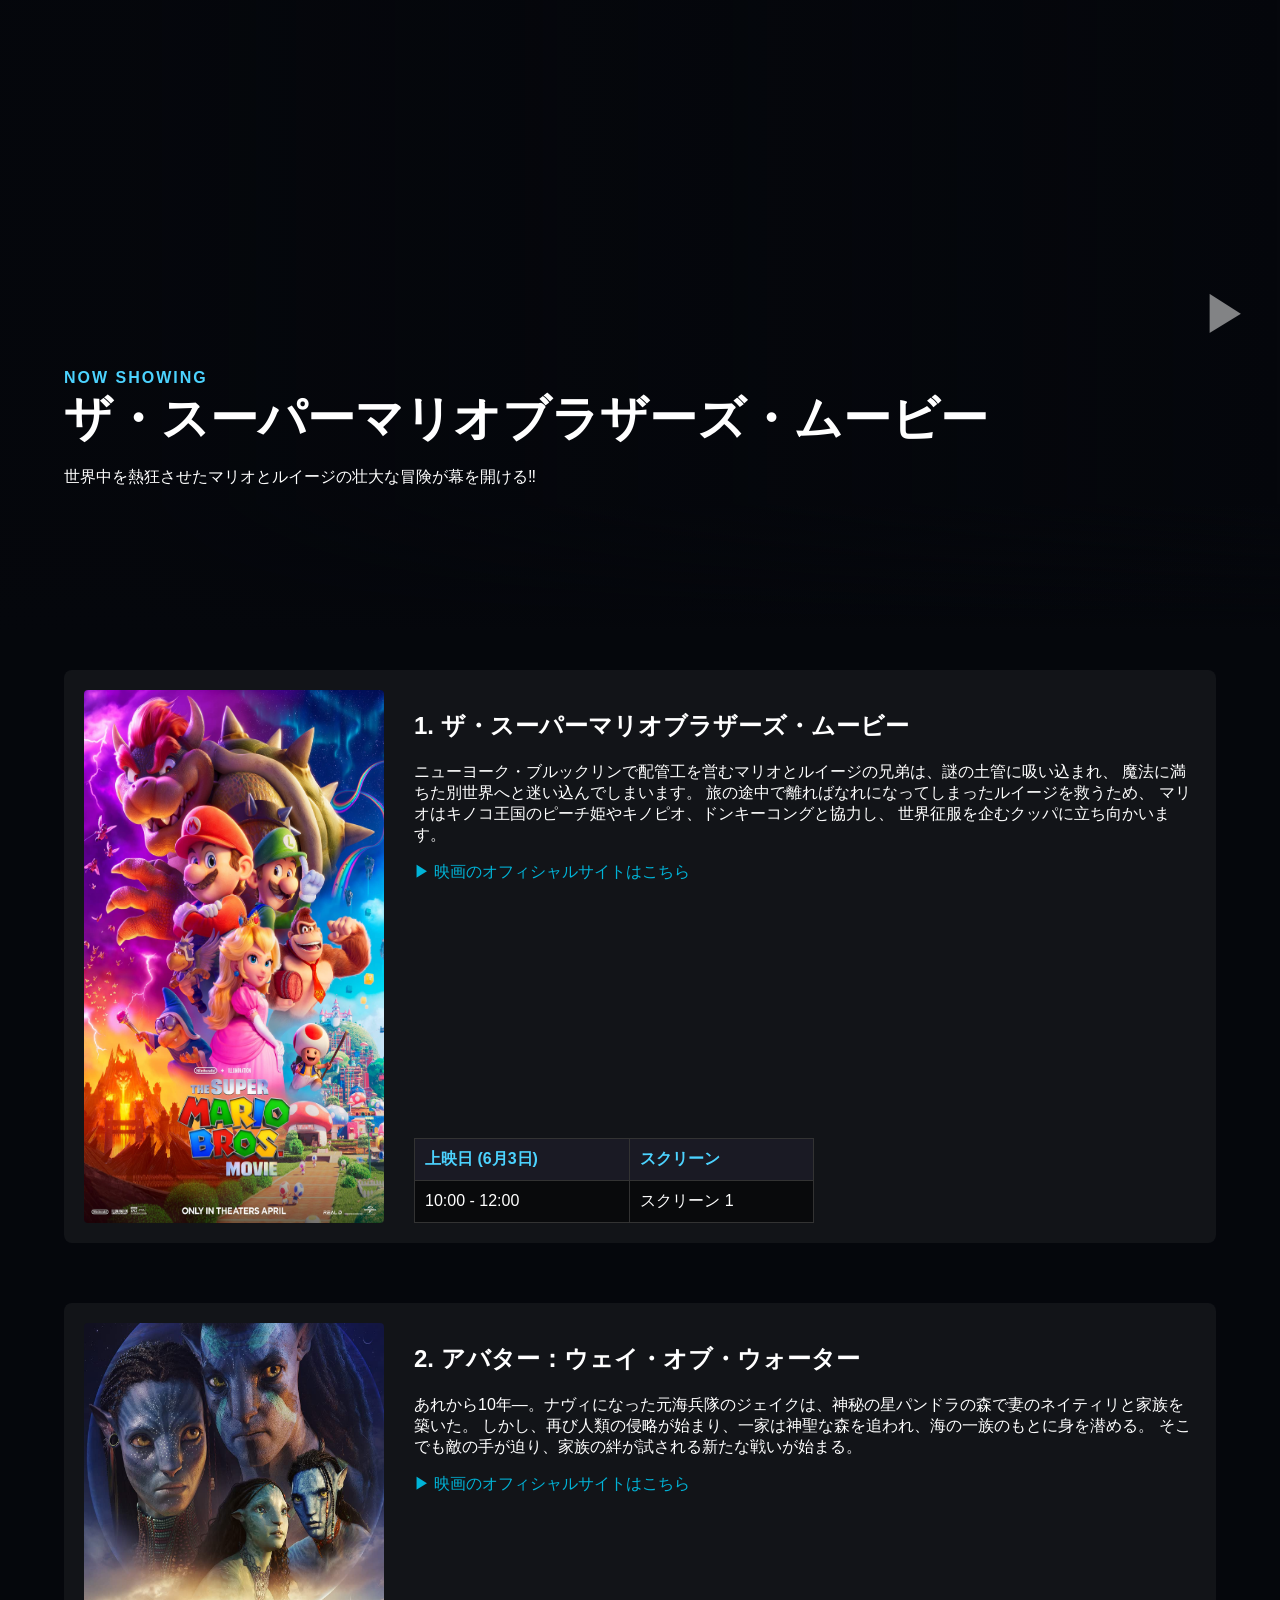
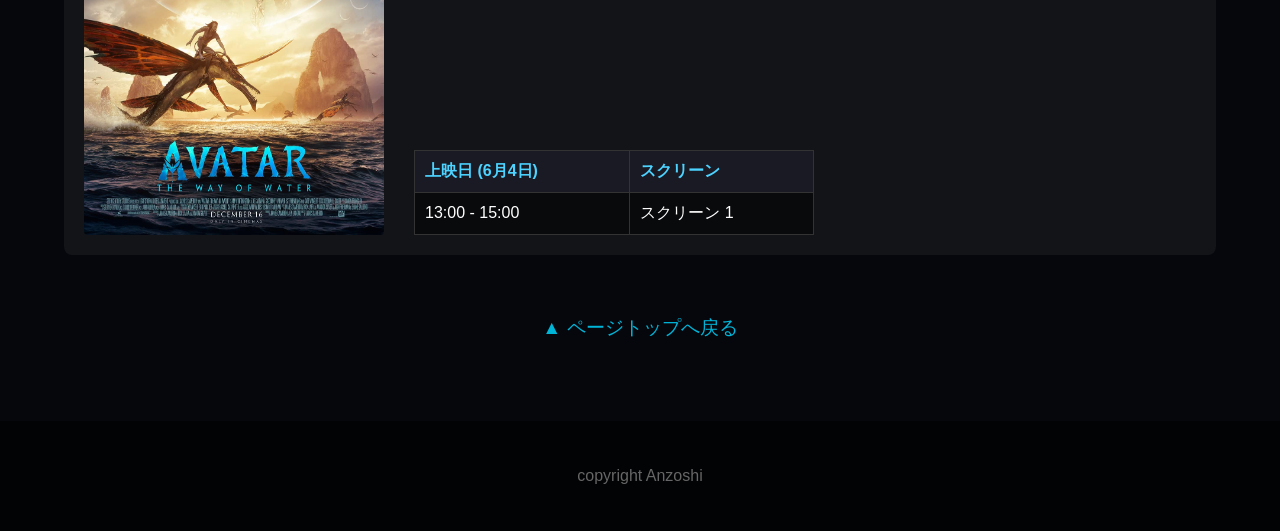
==== HTML/project3/index.html @ 3976c0ee "new projects added" ====
<!DOCTYPE html>
<html lang="ja">
<head>
    <meta charset="UTF-8">
    <meta name="viewport" content="width=device-width, initial-scale=1.0">
    <title>Project3</title>
    <link rel="stylesheet" href="style.css">
</head>
<body id="top">

    <header>
        
        <div id="slide1" class="carousel-slide">
            <iframe class="video-bg" src="https://www.youtube.com/embed/TnGl01FkMMo?autoplay=1&mute=1&loop=1&playlist=TnGl01FkMMo&controls=0" frameborder="0" allow="autoplay; encrypted-media"></iframe>
            <div class="cinema-overlay"></div>
            
            <div class="header-content">
                <p style="color:#4cd3ff; font-weight:bold; letter-spacing:2px; margin:0;">NOW SHOWING</p>
                <h1>ザ・スーパーマリオブラザーズ・ムービー</h1>
                <p>世界中を熱狂させたマリオとルイージの壮大な冒険が幕を開ける‼️</p>
            </div>

            <a href="#slide2" class="nav-arrow arrow-right">▶</a>
        </div>

        <div id="slide2" class="carousel-slide">
            <iframe class="video-bg" src="https://www.youtube.com/embed/a8Gx8wiNbs8?autoplay=1&mute=1&loop=1&playlist=a8Gx8wiNbs8&controls=0" frameborder="0" allow="autoplay; encrypted-media"></iframe>
            <div class="cinema-overlay"></div>
            
            <div class="header-content">
                <p style="color:#4cd3ff; font-weight:bold; letter-spacing:2px; margin:0;">UPCOMING RELEASE</p>
                <h1>アバター：ウェイ・オブ・ウォーター</h1>
                <p>神秘の星パンドラの海を舞台にした、かつてない映像体験‼️</p>
            </div>

            <a href="#slide1" class="nav-arrow arrow-left">◀</a>
        </div>

    </header>

    <main>
        
        <section>
            <img src="mario-poster.png" alt="スーパーマリオのポスター" class="movie-img">
            <div class="movie-info">
                <h2>1. ザ・スーパーマリオブラザーズ・ムービー</h2>
                <p>ニューヨーク・ブルックリンで配管工を営むマリオとルイージの兄弟は、謎の土管に吸い込まれ、
                    魔法に満ちた別世界へと迷い込んでしまいます。
                    旅の途中で離ればなれになってしまったルイージを救うため、
                    マリオはキノコ王国のピーチ姫やキノピオ、ドンキーコングと協力し、
                    世界征服を企むクッパに立ち向かいます。</p>
                <p><a href="https://www.imdb.com/video/vi1463075865/?playlistId=tt6718170&ref_=tt_ov_ov_vi" target="_blank">▶ 映画のオフィシャルサイトはこちら</a></p>
                <iframe width="100%" height="220" src="https://www.youtube.com/embed/TnGl01FkMMo?si=6O0E_U2dgyrVCz_s" frameborder="0" allowfullscreen></iframe>
                <table>
                    <tr><th>上映日 (6月3日)</th><th>スクリーン</th></tr>
                    <tr><td>10:00 - 12:00</td><td>スクリーン 1</td></tr>
                </table>
            </div>
        </section>

        <section>
            <img src="avatar.png" alt="アバターのポスター" class="movie-img">
            <div class="movie-info">
                <h2>2. アバター：ウェイ・オブ・ウォーター</h2>
                <p>あれから10年—。ナヴィになった元海兵隊のジェイクは、神秘の星パンドラの森で妻のネイティリと家族を築いた。
                    しかし、再び人類の侵略が始まり、一家は神聖な森を追われ、海の一族のもとに身を潜める。
                    そこでも敵の手が迫り、家族の絆が試される新たな戦いが始まる。</p>
                <p><a href="https://www.imdb.com/video/vi2821638169/?playlistId=tt1630029&ref_=tt_ov_ov_vi" target="_blank">▶ 映画のオフィシャルサイトはこちら</a></p>
                <iframe width="100%" height="220" src="https://www.youtube.com/embed/d9MyW72ELq0" frameborder="0" allowfullscreen></iframe>
                <table>
                    <tr><th>上映日 (6月4日)</th><th>スクリーン</th></tr>
                    <tr><td>13:00 - 15:00</td><td>スクリーン 1</td></tr>
                </table>
            </div>
        </section>

        <a href="#top" class="back-to-top">▲ ページトップへ戻る</a>

    </main>

    <footer>
        <p>copyright Anzoshi</p>
    </footer>

</body>
</html>
---- HTML/project3/style.css ----
@charset "UTF-8";

html{
    scroll-behavior: smooth;
}
/* 全体のスタイル（暗いテーマでプレミアム感を出す） */
body {
    margin: 0;
    padding: 0;
    background-color: #05070c;
    color: #ffffff;
    font-family: 'Helvetica Neue', Arial, sans-serif;
}

/* １）ヘッダーのスタイル（動画背景） */
header {
    position: relative;
    width: 100%;
    height: 70vh;
    display: flex;
    overflow-x: auto; /* 横スクロールを許可 */
    scroll-snap-type: x mandatory; /* ピタッと止まるスナップ効果 */
    -ms-overflow-style: none;
    scrollbar-width: none;
}
header::-webkit-scrollbar {
            display: none;
}
/* スライドごとの設定 */
.carousel-slide {
position: relative;
flex: 0 0 100%; /* 各スライドを画面幅100%にする */
width: 100%;
height: 100%;
scroll-snap-align: start; /* スクロール時に左端でピタッと止める */
overflow: hidden;
}
/* 左右のナビゲーション矢印 */
        .nav-arrow {
            position: absolute;
            top: 50%;
            transform: translateY(-50%);
            z-index: 10;
            font-size: 3rem;
            color: rgba(255, 255, 255, 0.5);
            text-decoration: none;
            cursor: pointer;
            transition: color 0.3s;
        }
        .nav-arrow:hover {
            color: #ffffff; /* ホバー時に白く光らせる */
        }
        .arrow-left { left: 30px; }
        .arrow-right { right: 30px; }
.video-bg {
    position: absolute;
    top: 50%;
    left: 50%;
    width: 100vw;
    height: 56.25vw;
    transform: translate(-50%, -50%);
    z-index: 1;
    pointer-events: none;
    object-fit: cover;
}

.cinema-overlay {
    position: absolute;
    top: 0;
    left: 0;
    width: 100%;
    height: 100%;
    background: linear-gradient(to right, rgba(5, 7, 12, 0.95) 10%, rgba(5, 7, 12, 0.5) 50%, rgba(5, 7, 12, 0) 100%),
                            linear-gradient(to top, rgba(5, 7, 12, 1) 0%, rgba(5, 7, 12, 0) 20%);
    z-index: 2;
}

.header-content {
    position: absolute;
    bottom: 20%;
    left: 5%;
    z-index: 3;
}

h1 {
    font-size: 3rem;
    margin: 0 0 10px 0;
}

/* ２）メインコンテンツのスタイル */
main {
    padding: 40px 5%;
    max-width: 1200px;
    margin: 0 auto;
}

section {
    display: flex;
    flex-wrap: wrap;
    gap: 30px;
    margin-bottom: 60px;
    background: rgba(255, 255, 255, 0.05);
    padding: 20px;
    border-radius: 8px;
}

.movie-img {
    width: 300px;
    border-radius: 4px;
}

.movie-info {
    flex: 1;
    min-width: 300px;
}

a {
    color: #00b4d8;
    text-decoration: none;
}

a:hover {
    text-decoration: underline;
}

/* テーブルのスタイル */
table {
    border-collapse: collapse;
    width: 100%;
    max-width: 400px;
    margin-top: 15px;
    background-color: rgba(0, 0, 0, 0.5);
}

th,
td {
    border: 1px solid #333;
    padding: 10px;
    text-align: left;
}

th {
    background-color: #1a1a24;
    color: #4cd3ff;
}

/* ３）フッターのスタイル */
footer {
    text-align: center;
    padding: 30px;
    background-color: #020305;
    color: #666;
}

.back-to-top {
    display: block;
    text-align: center;
    margin: 40px 0;
    font-size: 1.2rem;
}
.category-tag {
    text-transform: uppercase; /* Forces text to ALL CAPS */
    letter-spacing: 0.15em;    /* Spreads the letters out beautifully */
}
.movie-description {
    font-size: 2em;
    letter-spacing: 0;
    
    letter-spacing: 0.8em; 
    line-height: 1.6; 
}
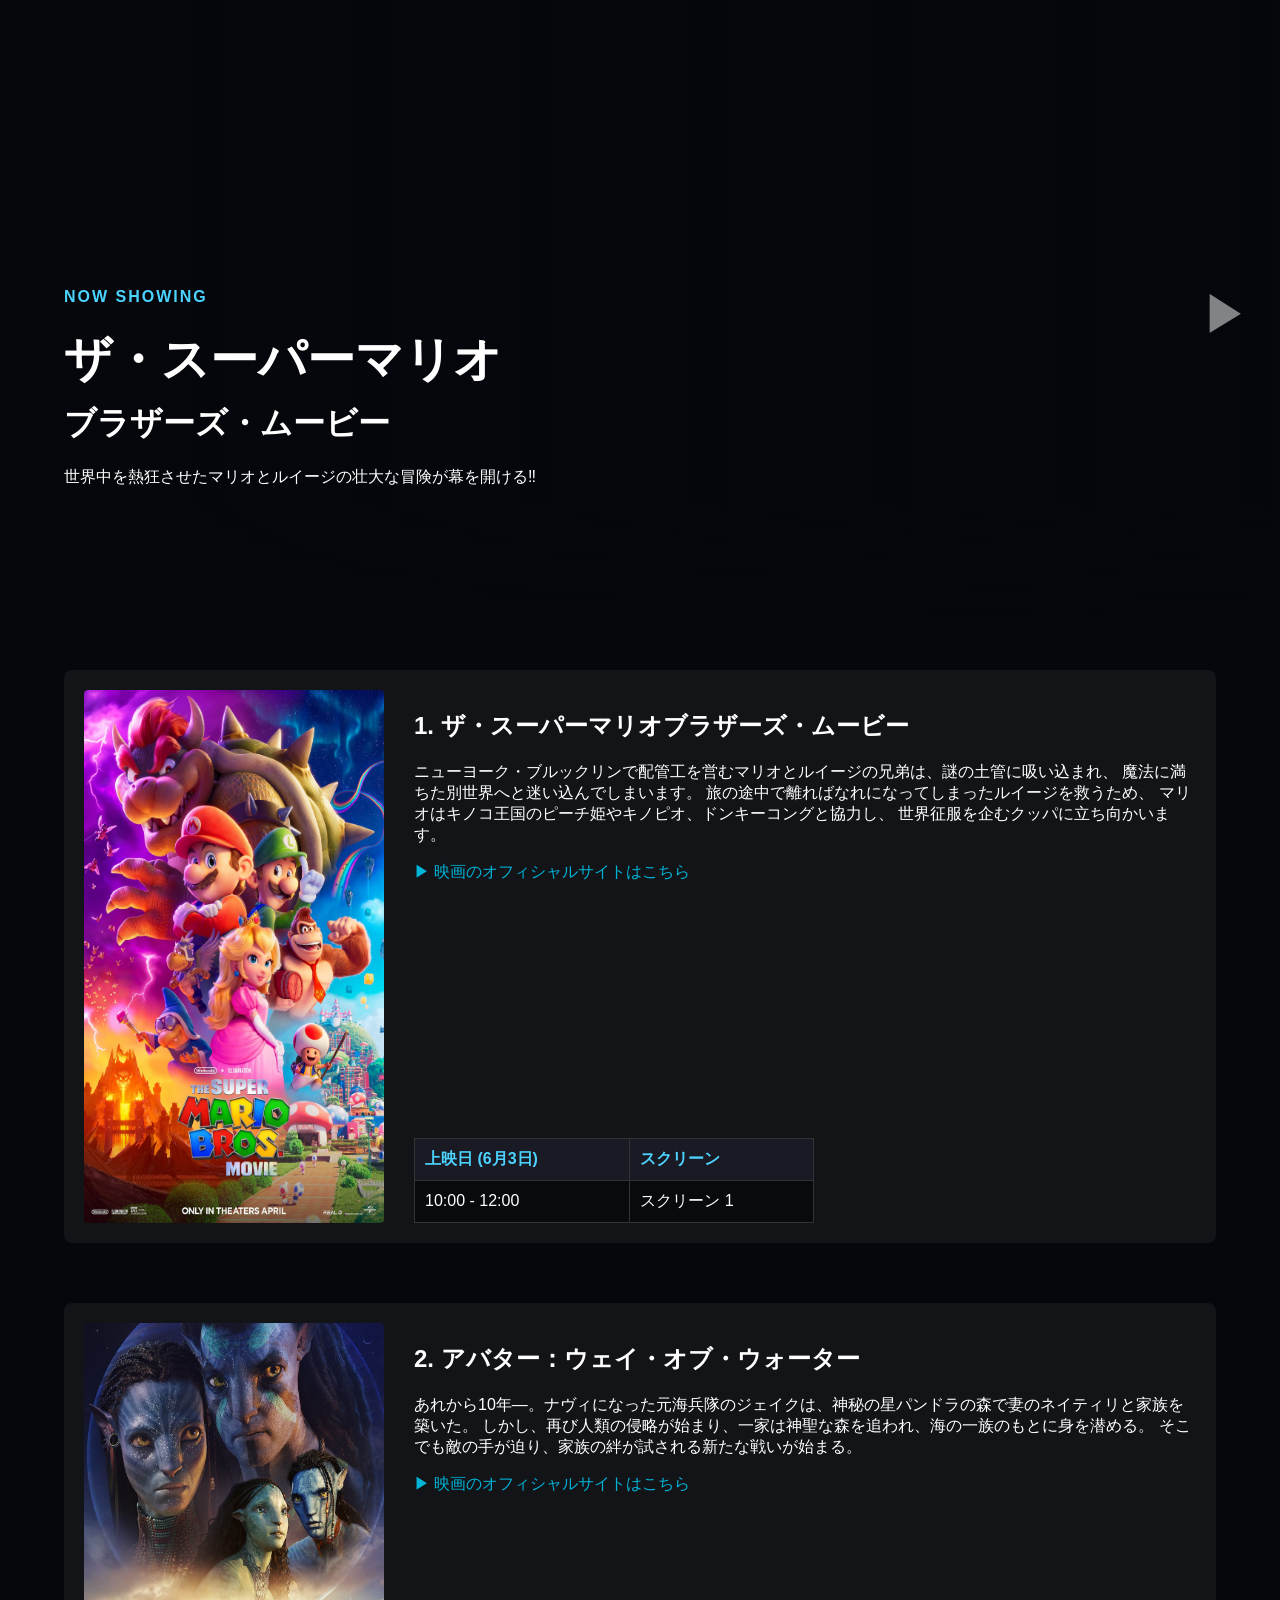
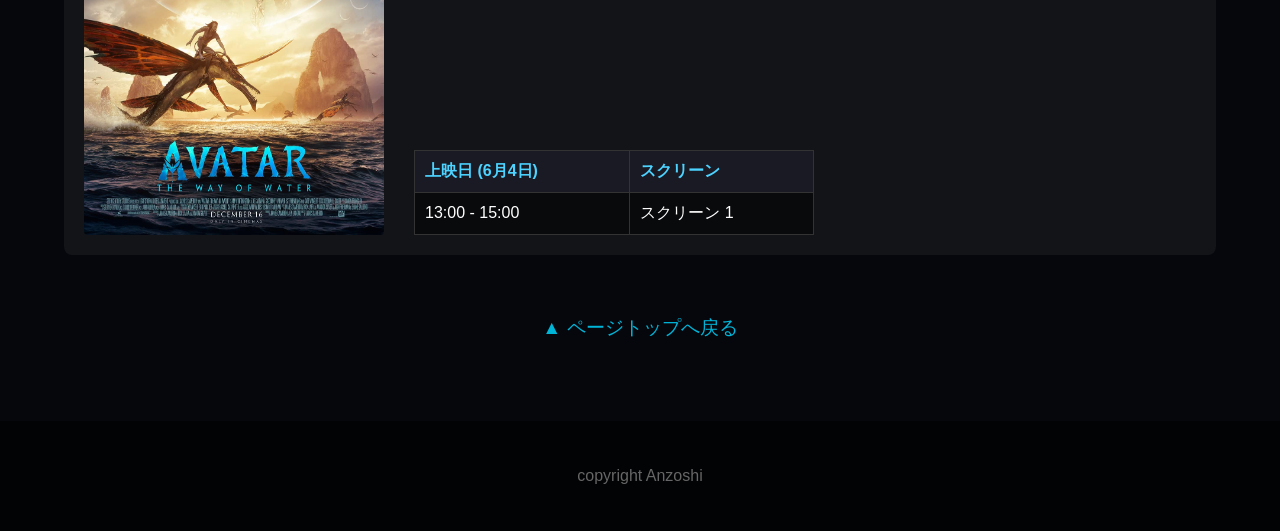
==== commit 48d552f4: "There was a problem, since the video were taken from youtube the youtube control panel was visible i" ====
--- a/HTML/project3/index.html
+++ b/HTML/project3/index.html
@@ -13,10 +13,11 @@
         <div id="slide1" class="carousel-slide">
             <iframe class="video-bg" src="https://www.youtube.com/embed/TnGl01FkMMo?autoplay=1&mute=1&loop=1&playlist=TnGl01FkMMo&controls=0" frameborder="0" allow="autoplay; encrypted-media"></iframe>
             <div class="cinema-overlay"></div>
+            <div class="video-curtain"></div>
             
             <div class="header-content">
                 <p style="color:#4cd3ff; font-weight:bold; letter-spacing:2px; margin:0;">NOW SHOWING</p>
-                <h1>ザ・スーパーマリオブラザーズ・ムービー</h1>
+                <h1><span>ザ・スーパーマリオ</span>ブラザーズ・ムービー</h1>
                 <p>世界中を熱狂させたマリオとルイージの壮大な冒険が幕を開ける‼️</p>
             </div>
 
@@ -26,10 +27,11 @@
         <div id="slide2" class="carousel-slide">
             <iframe class="video-bg" src="https://www.youtube.com/embed/a8Gx8wiNbs8?autoplay=1&mute=1&loop=1&playlist=a8Gx8wiNbs8&controls=0" frameborder="0" allow="autoplay; encrypted-media"></iframe>
             <div class="cinema-overlay"></div>
+            <div class="video-curtain"></div>
             
             <div class="header-content">
                 <p style="color:#4cd3ff; font-weight:bold; letter-spacing:2px; margin:0;">UPCOMING RELEASE</p>
-                <h1>アバター：ウェイ・オブ・ウォーター</h1>
+                <h1>アバター：<span>ウェイ・オブ・ウォーター</span></h1>
                 <p>神秘の星パンドラの海を舞台にした、かつてない映像体験‼️</p>
             </div>
 
--- a/HTML/project3/style.css
+++ b/HTML/project3/style.css
@@ -1,5 +1,7 @@
 @charset "UTF-8";
 
+
+/* ======= PC用のスタイル ====== */
 html{
     scroll-behavior: smooth;
 }
@@ -62,6 +64,10 @@
     z-index: 1;
     pointer-events: none;
     object-fit: cover;
+
+    opacity: 0;
+    animation: cinematicFadein 1.5s ease forwards;
+    animation-delay: 1.5s;
 }
 
 .cinema-overlay {
@@ -82,8 +88,9 @@
     z-index: 3;
 }
 
-h1 {
+h1 span{
     font-size: 3rem;
+    display: block;
     margin: 0 0 10px 0;
 }
 
@@ -168,4 +175,66 @@
     
     letter-spacing: 0.8em; 
     line-height: 1.6; 
+}
+.video-curtain {
+    position: absolute;
+    top: 0;
+    left: 0;
+    width: 100%;
+    height: 100%;
+    background-color: #05070c; /* 背景色と全く同じディープブラック */
+    z-index: 2; /* 動画(z-index:1)の上、テキストの下に配置 */
+    
+    /* 2秒間真っ黒を維持し、1.5秒かけてゆっくり透明になって消える */
+    animation: openCurtain 1.5s ease 6s forwards; 
+}
+@keyframes openCurtain{
+    to{
+        opacity: 0;
+        visibility: hidden;
+    }
+}
+@keyframes cinematicFadein {
+    from {
+        opacity: 0;
+    }
+    to {
+        opacity: 1;
+    }
+}
+
+/* ======= SP用のスタイル ====== */
+@media (max-width: 768px) {
+   h1 span{
+
+        display: block;
+        font-size: 1rem;
+     }
+     .video-bg{
+
+        width: 177.77vh;
+        height: 100vh;
+     }
+     .header-content{
+
+        position: absolute;
+        bottom: 1.875rem;
+        left: 1.25rem;
+        right: 1.25rem;
+        text-align: left;
+        z-index: 3;
+     }
+    }
+
+/* TB */
+@media (max-width: 1024px) {
+    h1 span{
+        display: block;
+        font-size: 1.5rem;
+    }
+    .video-bg{
+
+        width: 133.33vh;
+        height: 77.77vh;
+    }
 }
